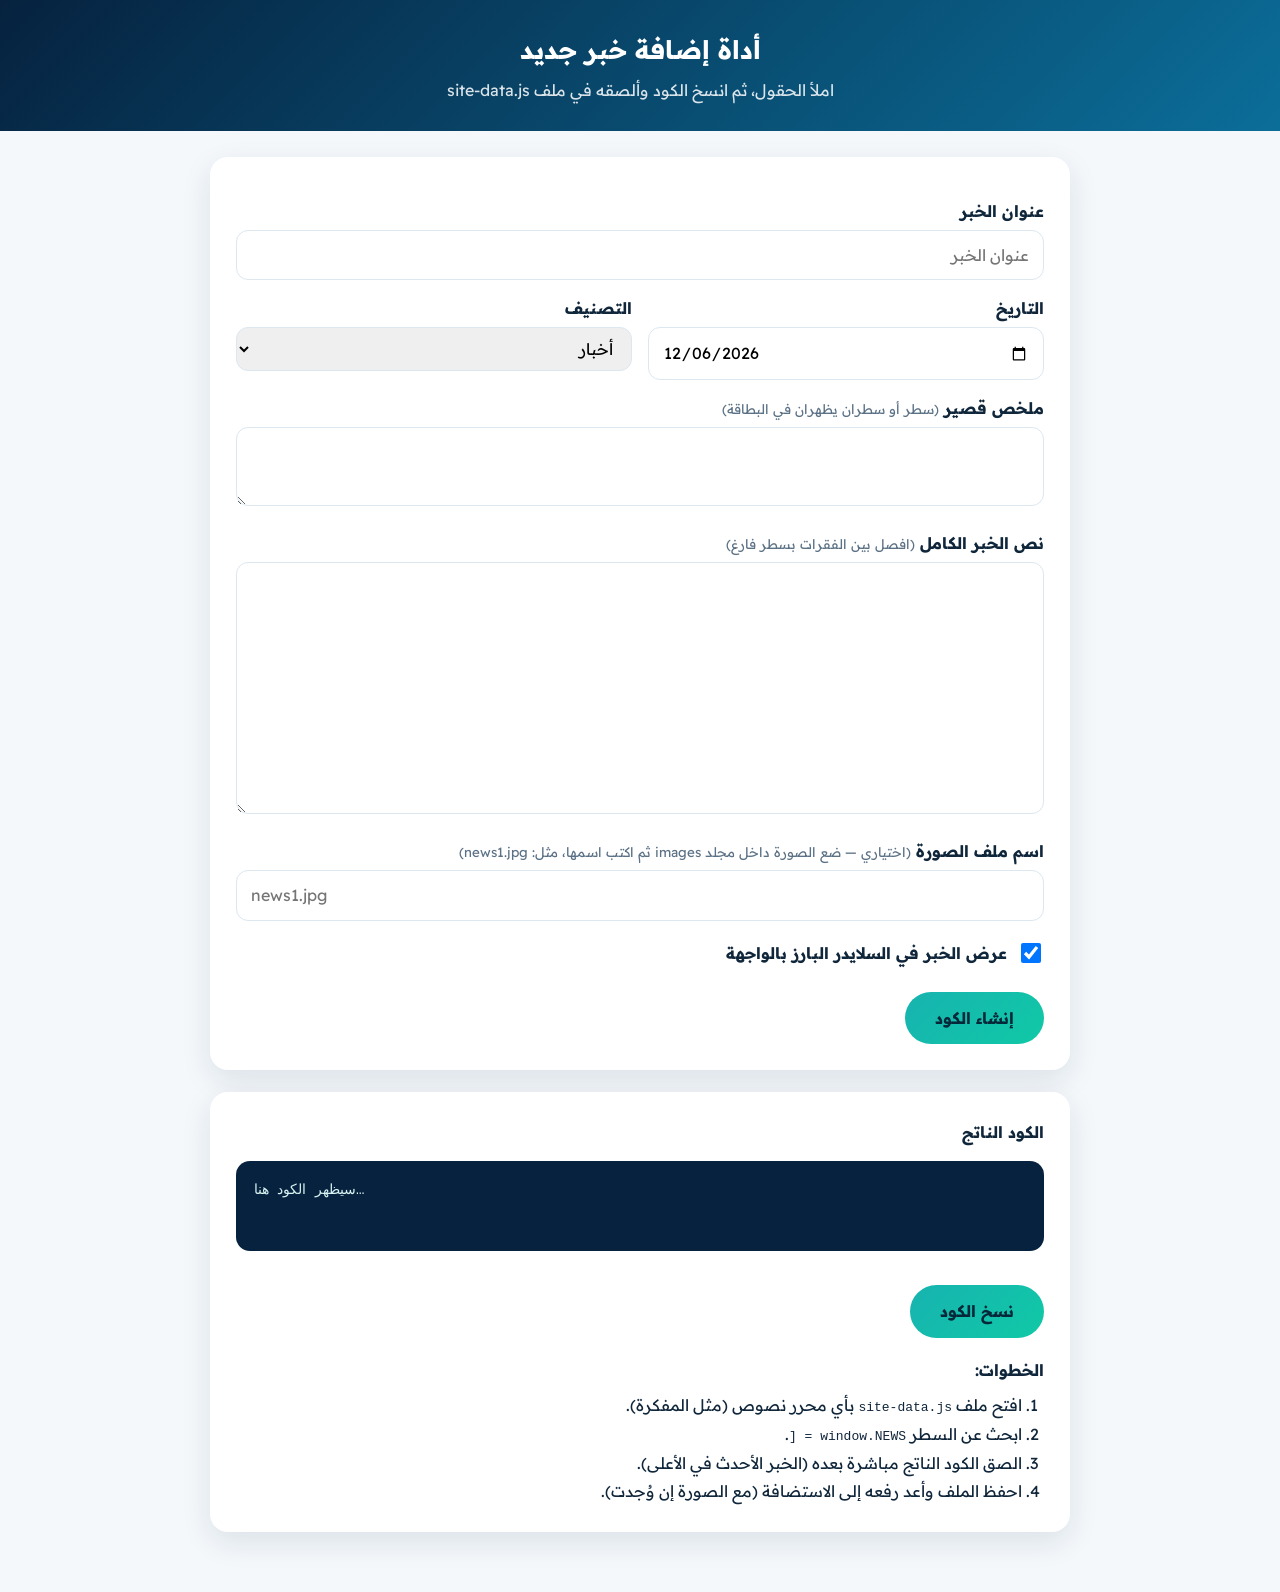
==== add-news.html @ b227b606 "Add files via upload" ====
<!DOCTYPE html>
<html lang="ar" dir="rtl">
<head>
<meta charset="utf-8">
<meta name="viewport" content="width=device-width, initial-scale=1">
<meta name="robots" content="noindex">
<title>أداة إضافة خبر جديد</title>
<style>
@font-face{font-family:'Readex Pro';font-weight:400;font-style:normal;font-display:swap;src:url(fonts/ReadexPro-Regular.ttf) format('truetype')}
@font-face{font-family:'Readex Pro';font-weight:600;font-style:normal;font-display:swap;src:url(fonts/ReadexPro-SemiBold.ttf) format('truetype')}
@font-face{font-family:'Readex Pro';font-weight:700;font-style:normal;font-display:swap;src:url(fonts/ReadexPro-Bold.ttf) format('truetype')}
*{box-sizing:border-box}
body{margin:0;font-family:'Readex Pro',Tahoma,sans-serif;background:#f4f8fb;color:#10263b;line-height:1.8}
header{background:linear-gradient(135deg,#06223f,#0b6e99);color:#fff;padding:26px 20px;text-align:center}
header h1{margin:0;font-size:1.6rem}header p{margin:4px 0 0;opacity:.85}
main{width:min(860px,94%);margin:26px auto 60px;display:grid;gap:22px}
.box{background:#fff;border-radius:18px;box-shadow:0 10px 30px rgba(6,34,63,.1);padding:26px}
label{display:block;font-weight:700;margin:14px 0 4px}
label small{font-weight:400;color:#5b7186}
input,select,textarea{width:100%;padding:10px 14px;border:1.5px solid #dce7ef;border-radius:12px;font:inherit;outline:0}
input:focus,select:focus,textarea:focus{border-color:#17b3b0;box-shadow:0 0 0 4px rgba(23,179,176,.15)}
.row{display:grid;grid-template-columns:1fr 1fr;gap:16px}
.chk{display:flex;gap:10px;align-items:center;margin-top:18px;font-weight:700}
.chk input{width:20px;height:20px}
button{font:inherit;font-weight:700;border:0;border-radius:30px;padding:12px 30px;cursor:pointer;background:linear-gradient(135deg,#17b3b0,#10c9a6);color:#04283a;margin-top:20px}
button.sec{background:#06223f;color:#fff;margin-inline-start:8px}
pre{background:#06223f;color:#d8f3f1;padding:18px;border-radius:14px;overflow:auto;direction:ltr;text-align:left;font-size:.88rem;line-height:1.6;white-space:pre-wrap;word-break:break-word;min-height:90px}
ol{padding-inline-start:22px;margin:6px 0 0}
@media(max-width:640px){.row{grid-template-columns:1fr}}
</style>
</head>
<body>
<header><h1>أداة إضافة خبر جديد</h1><p>املأ الحقول، ثم انسخ الكود وألصقه في ملف site-data.js</p></header>
<main>
  <div class="box">
    <label>عنوان الخبر</label><input id="title" placeholder="عنوان الخبر">
    <div class="row">
      <div><label>التاريخ</label><input id="date" type="date"></div>
      <div><label>التصنيف</label>
        <select id="cat"><option>أخبار</option><option>نشاطات</option><option>بيانات</option><option>فعاليات</option><option value="__new">تصنيف آخر…</option></select>
        <input id="cat2" placeholder="اكتب اسم التصنيف" style="display:none;margin-top:8px">
      </div>
    </div>
    <label>ملخص قصير <small>(سطر أو سطران يظهران في البطاقة)</small></label>
    <textarea id="summary" rows="2"></textarea>
    <label>نص الخبر الكامل <small>(افصل بين الفقرات بسطر فارغ)</small></label>
    <textarea id="content" rows="8"></textarea>
    <label>اسم ملف الصورة <small>(اختياري — ضع الصورة داخل مجلد images ثم اكتب اسمها، مثل: news1.jpg)</small></label>
    <input id="image" placeholder="news1.jpg" dir="ltr">
    <label class="chk"><input type="checkbox" id="featured" checked> عرض الخبر في السلايدر البارز بالواجهة</label>
    <button id="gen">إنشاء الكود</button>
  </div>
  <div class="box">
    <b>الكود الناتج</b>
    <pre id="out">سيظهر الكود هنا…</pre>
    <button id="copy">نسخ الكود</button>
    <div style="margin-top:18px"><b>الخطوات:</b>
      <ol>
        <li>افتح ملف <code>site-data.js</code> بأي محرر نصوص (مثل المفكرة).</li>
        <li>ابحث عن السطر <code>window.NEWS = [</code>.</li>
        <li>الصق الكود الناتج مباشرة بعده (الخبر الأحدث في الأعلى).</li>
        <li>احفظ الملف وأعد رفعه إلى الاستضافة (مع الصورة إن وُجدت).</li>
      </ol>
    </div>
  </div>
</main>
<script>
const $=s=>document.querySelector(s);
$("#date").value=new Date().toISOString().slice(0,10);
$("#cat").onchange=()=>{$("#cat2").style.display=$("#cat").value==="__new"?"block":"none"};
const q=s=>JSON.stringify(s);
$("#gen").onclick=()=>{
  const title=$("#title").value.trim(), date=$("#date").value;
  if(!title){alert("اكتب عنوان الخبر أولاً");return;}
  const cat=$("#cat").value==="__new"?($("#cat2").value.trim()||"أخبار"):$("#cat").value;
  const summary=$("#summary").value.trim();
  const paras=$("#content").value.split(/\n\s*\n/).map(s=>s.trim().replace(/\n+/g," ")).filter(Boolean);
  const img=$("#image").value.trim();
  const id="news-"+date+"-"+Math.random().toString(36).slice(2,6);
  const code=`  {
    id: ${q(id)},
    title: ${q(title)},
    date: ${q(date)},
    category: ${q(cat)},
    summary: ${q(summary||paras[0]||"")},
    content: [
${(paras.length?paras:[summary]).map(p=>"      "+q(p)).join(",\n")}
    ],
    image: ${q(img?"images/"+img.replace(/^images\//,""):"")},
    featured: ${$("#featured").checked}
  },`;
  $("#out").textContent=code;
};
$("#copy").onclick=async e=>{
  const t=$("#out").textContent;
  try{await navigator.clipboard.writeText(t);e.target.textContent="✓ تم النسخ"}catch(_){const r=document.createRange();r.selectNodeContents($("#out"));getSelection().removeAllRanges();getSelection().addRange(r);}
  setTimeout(()=>e.target.textContent="نسخ الكود",2000);
};
</script>
</body>
</html>
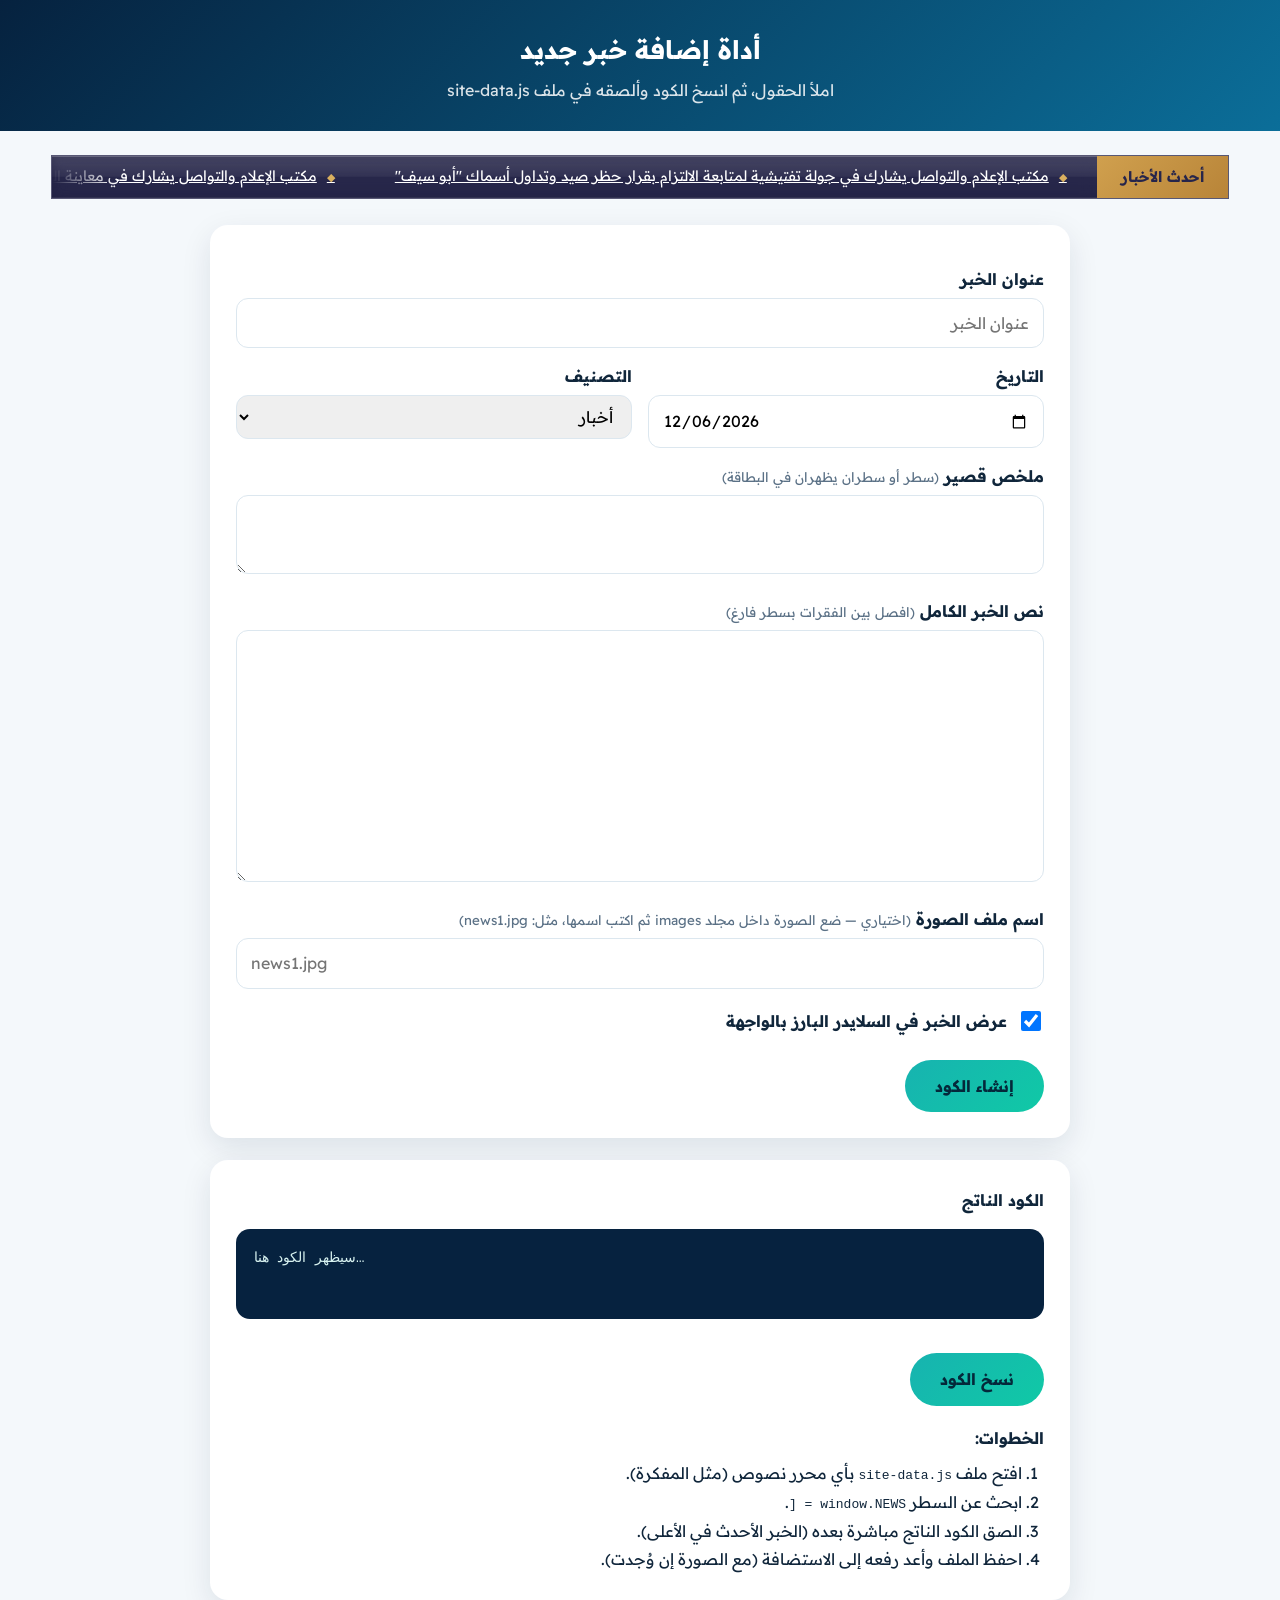
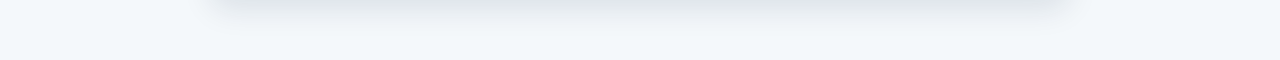
==== commit 0437c794: "Add files via upload" ====
--- a/add-news.html
+++ b/add-news.html
@@ -28,9 +28,14 @@
 ol{padding-inline-start:22px;margin:6px 0 0}
 @media(max-width:640px){.row{grid-template-columns:1fr}}
 </style>
+<link rel="stylesheet" href="ticker.css">
 </head>
 <body>
 <header><h1>أداة إضافة خبر جديد</h1><p>املأ الحقول، ثم انسخ الكود وألصقه في ملف site-data.js</p></header>
+<div class="ticker" id="tickerWrap" hidden data-home="./" data-editor>
+  <div class="lbl">أحدث الأخبار</div>
+  <div class="track"><div class="ticker-window"><div class="run" id="tickerRun"></div></div></div>
+</div>
 <main>
   <div class="box">
     <label>عنوان الخبر</label><input id="title" placeholder="عنوان الخبر">
@@ -97,5 +102,7 @@
   setTimeout(()=>e.target.textContent="نسخ الكود",2000);
 };
 </script>
+<script src="site-data.js"></script>
+<script src="ticker.js"></script>
 </body>
 </html>
--- a/ticker.css
+++ b/ticker.css
@@ -0,0 +1,27 @@
+/* ---------- Ticker (أعلى الصفحة) ---------- */
+.ticker{position:absolute;top:112px;left:0;right:0;z-index:49;height:var(--tk);width:min(1250px,92%);margin:0 auto;border:1px solid var(--line);border-radius:0;box-shadow:var(--btn-sh);background:transparent;display:flex;align-items:stretch;overflow:hidden}
+.ticker .lbl{background:linear-gradient(135deg,#d0a04e,#b88438);color:#26254b;font-weight:700;padding:0 24px;white-space:nowrap;flex:none;display:flex;align-items:center;font-size:.92rem}
+.ticker .track{
+  flex:1;overflow:hidden;display:flex;align-items:center;
+  background:linear-gradient(180deg,rgba(255,255,255,.16),rgba(255,255,255,.05) 48%,transparent 51%),rgba(34,34,68,.58);
+  -webkit-backdrop-filter:blur(8px);backdrop-filter:blur(8px);
+  box-shadow:inset 0 1px rgba(255,255,255,.28),inset 0 -1px rgba(255,255,255,.08);
+}
+.ticker-window{
+  display:flex;align-items:center;width:100%;min-width:0;overflow:hidden;
+  --exit-fade:linear-gradient(to right,transparent,#000 min(64px,18%));
+  -webkit-mask-image:var(--exit-fade);mask-image:var(--exit-fade);
+}
+.ticker .run{display:inline-flex;gap:60px;white-space:nowrap;padding:0 30px;animation:tick 45s linear infinite;font-size:.9rem}
+.ticker:hover .run{animation-play-state:paused}
+.ticker .run a{color:var(--txt)}.ticker .run a:hover{color:var(--gold2)}
+.ticker .run a::before{content:"◆";color:var(--gold);margin-inline-end:10px;font-size:.7rem}
+@keyframes tick{from{transform:translateX(50%)}to{transform:translateX(0)}}
+
+.ticker::after{content:"";position:absolute;inset:0;border-radius:inherit;box-shadow:inset 0 0 12px rgba(20,20,52,.38);pointer-events:none;z-index:3}
+.ticker .lbl{position:relative;z-index:4;box-shadow:none}
+
+.ticker[hidden]{display:none}
+.ticker:focus-within .run{animation-play-state:paused}
+@media(prefers-reduced-motion:reduce){.ticker .run{animation:none}.ticker-window{overflow-x:auto}}
+.ticker[data-editor]{position:relative;top:auto;margin:24px auto 0;background:#303054;--tk:44px;--txt:#fff;--gold:#dab05f;--gold2:#e4bc75;--line:#585875}
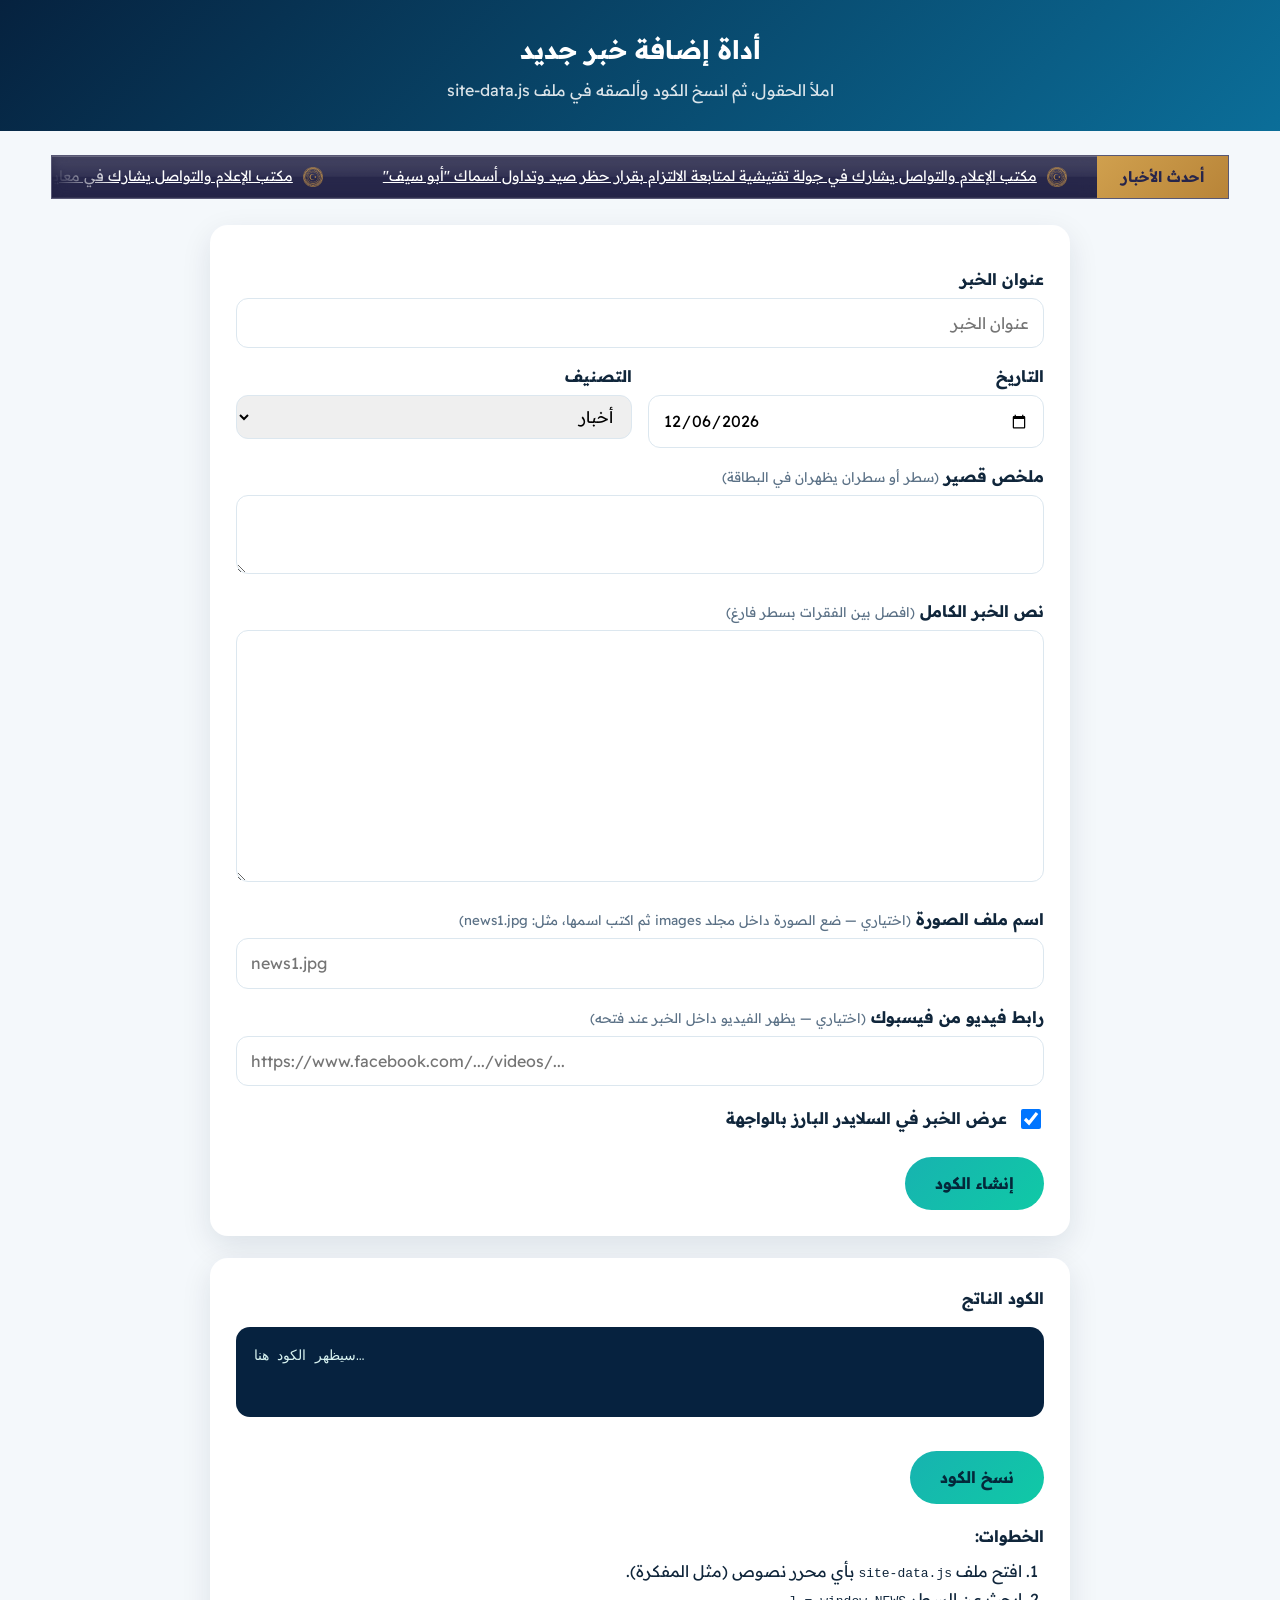
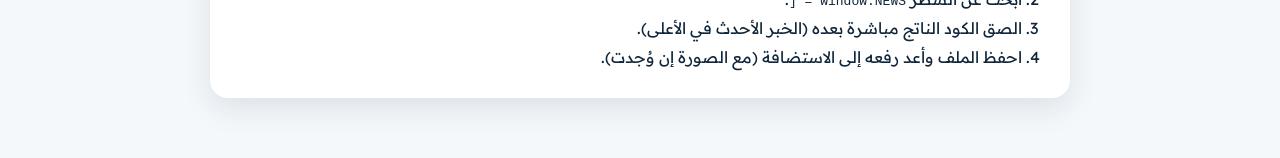
==== commit c7779eee: "Add files via upload" ====
--- a/add-news.html
+++ b/add-news.html
@@ -28,7 +28,12 @@
 ol{padding-inline-start:22px;margin:6px 0 0}
 @media(max-width:640px){.row{grid-template-columns:1fr}}
 </style>
-<link rel="stylesheet" href="ticker.css">
+<link rel="stylesheet" href="ticker.css?v=2">
+<link rel="icon" href="favicon.ico?v=2" sizes="any">
+<link rel="icon" type="image/png" sizes="32x32" href="favicon-32x32.png?v=2">
+<link rel="icon" type="image/png" sizes="16x16" href="favicon-16x16.png?v=2">
+<link rel="apple-touch-icon" sizes="180x180" href="apple-touch-icon.png?v=2">
+<link rel="manifest" href="site.webmanifest">
 </head>
 <body>
 <header><h1>أداة إضافة خبر جديد</h1><p>املأ الحقول، ثم انسخ الكود وألصقه في ملف site-data.js</p></header>
@@ -52,6 +57,8 @@
     <textarea id="content" rows="8"></textarea>
     <label>اسم ملف الصورة <small>(اختياري — ضع الصورة داخل مجلد images ثم اكتب اسمها، مثل: news1.jpg)</small></label>
     <input id="image" placeholder="news1.jpg" dir="ltr">
+    <label>رابط فيديو من فيسبوك <small>(اختياري — يظهر الفيديو داخل الخبر عند فتحه)</small></label>
+    <input id="video" placeholder="https://www.facebook.com/.../videos/..." dir="ltr">
     <label class="chk"><input type="checkbox" id="featured" checked> عرض الخبر في السلايدر البارز بالواجهة</label>
     <button id="gen">إنشاء الكود</button>
   </div>
@@ -92,7 +99,7 @@
 ${(paras.length?paras:[summary]).map(p=>"      "+q(p)).join(",\n")}
     ],
     image: ${q(img?"images/"+img.replace(/^images\//,""):"")},
-    featured: ${$("#featured").checked}
+${$("#video").value.trim()?"    video: "+q($("#video").value.trim())+",\n":""}    featured: ${$("#featured").checked}
   },`;
   $("#out").textContent=code;
 };
--- a/ticker.css
+++ b/ticker.css
@@ -15,7 +15,7 @@
 .ticker .run{display:inline-flex;gap:60px;white-space:nowrap;padding:0 30px;animation:tick 45s linear infinite;font-size:.9rem}
 .ticker:hover .run{animation-play-state:paused}
 .ticker .run a{color:var(--txt)}.ticker .run a:hover{color:var(--gold2)}
-.ticker .run a::before{content:"◆";color:var(--gold);margin-inline-end:10px;font-size:.7rem}
+.ticker .run a::before{content:"";display:inline-block;width:20px;height:20px;vertical-align:middle;margin-inline-end:10px;background:url(images/logo-mini.png) center/contain no-repeat}
 @keyframes tick{from{transform:translateX(50%)}to{transform:translateX(0)}}
 
 .ticker::after{content:"";position:absolute;inset:0;border-radius:inherit;box-shadow:inset 0 0 12px rgba(20,20,52,.38);pointer-events:none;z-index:3}
@@ -25,3 +25,12 @@
 .ticker:focus-within .run{animation-play-state:paused}
 @media(prefers-reduced-motion:reduce){.ticker .run{animation:none}.ticker-window{overflow-x:auto}}
 .ticker[data-editor]{position:relative;top:auto;margin:24px auto 0;background:#303054;--tk:44px;--txt:#fff;--gold:#dab05f;--gold2:#e4bc75;--line:#585875}
+
+/* ticker-align: على الشاشات الواسعة يمتد الشريط من حافة الشعار (يمين) إلى حرف آخر عنصر في شريط التنقل (يسار) */
+@media (min-width:1280px){
+  .ticker:not([data-editor]){
+    width:calc(min(1440px,96%) - 6px);
+    margin-right:calc((100% - min(1440px,96%)) / 2);
+    margin-left:auto;
+  }
+}
